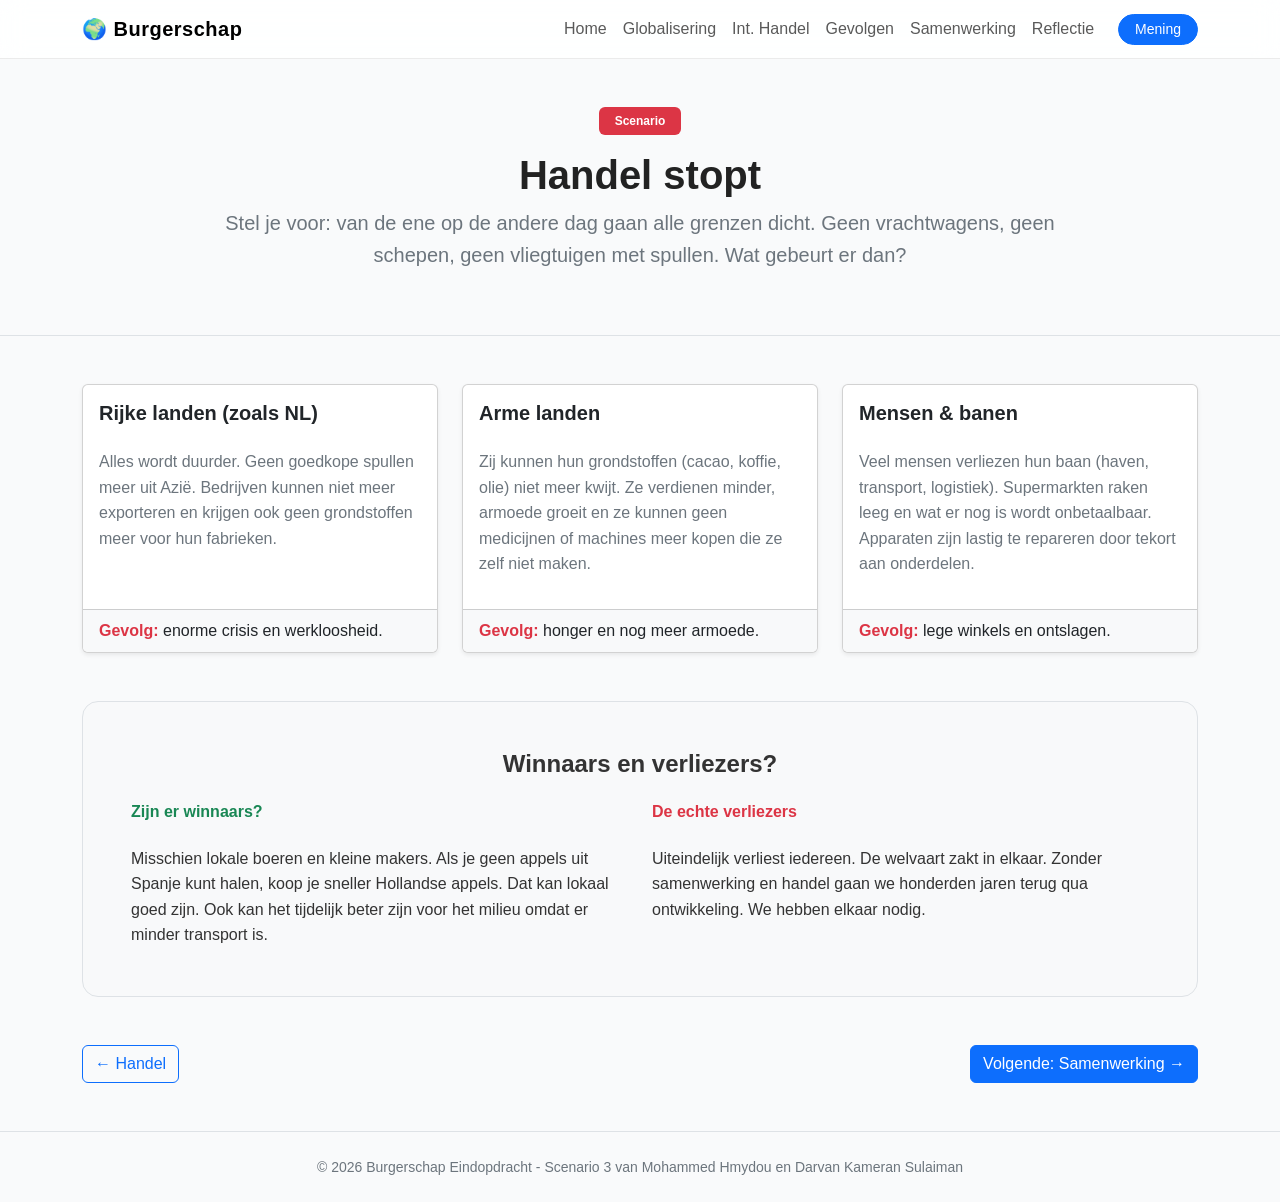
==== gevolgen.html @ af281bad "save" ====
<!doctype html>
<html lang="nl">

<head>
  <meta charset="utf-8" />
  <meta name="viewport" content="width=device-width, initial-scale=1" />
  <title>Gevolgen - Handel stopt - Burgerschap</title>
  <link href="https://cdn.jsdelivr.net/npm/bootstrap@5.3.3/dist/css/bootstrap.min.css" rel="stylesheet">
  <link rel="stylesheet" href="assets/css/styles.css" />
</head>

<body>
  <nav class="navbar navbar-expand-lg navbar-glass sticky-top">
    <div class="container">
      <a class="navbar-brand fw-bold" href="index.html">
        🌍 Burgerschap
      </a>

      <button class="navbar-toggler" type="button" data-bs-toggle="collapse" data-bs-target="#nav" aria-controls="nav"
        aria-expanded="false" aria-label="Toggle navigation">
        <span class="navbar-toggler-icon"></span>
      </button>

      <div class="collapse navbar-collapse" id="nav">
        <ul class="navbar-nav ms-auto align-items-lg-center">
          <li class="nav-item"><a class="nav-link" href="index.html">Home</a></li>
          <li class="nav-item"><a class="nav-link" href="globalisering.html">Globalisering</a></li>
          <li class="nav-item"><a class="nav-link" href="handel.html">Int. Handel</a></li>
          <li class="nav-item"><a class="nav-link" href="gevolgen.html">Gevolgen</a></li>
          <li class="nav-item"><a class="nav-link" href="samenwerking.html">Samenwerking</a></li>
          <li class="nav-item"><a class="nav-link" href="reflectie.html">Reflectie</a></li>
          <li class="nav-item ms-lg-3">
            <a class="btn btn-primary btn-sm px-3" href="mening.html">
              Mening
            </a>
          </li>
        </ul>
      </div>
    </div>
  </nav>

  <header class="py-5 border-bottom">
    <div class="container text-center">
      <span class="badge bg-danger mb-3 px-3 py-2">Scenario</span>
      <h1 class="display-6 fw-bold">Handel stopt</h1>
      <p class="lead text-secondary mx-auto" style="max-width: 900px">
        Stel je voor: van de ene op de andere dag gaan alle grenzen dicht. Geen vrachtwagens, geen schepen, geen
        vliegtuigen met spullen. Wat gebeurt er dan?
      </p>
    </div>
  </header>

  <main class="py-5">
    <div class="container">
      <div class="row g-4 mb-5">
        <div class="col-lg-4">
          <div class="card h-100 shadow-sm">
            <div class="card-body">
              <h3 class="h5 fw-bold">Rijke landen (zoals NL)</h3>
              <p class="text-secondary">
                Alles wordt duurder. Geen goedkope spullen meer uit Azië. Bedrijven kunnen niet meer exporteren en
                krijgen ook geen grondstoffen meer voor hun fabrieken.
              </p>
            </div>
            <div class="card-footer bg-body-tertiary">
              <strong class="text-danger">Gevolg:</strong> enorme crisis en werkloosheid.
            </div>
          </div>
        </div>

        <div class="col-lg-4">
          <div class="card h-100 shadow-sm">
            <div class="card-body">
              <h3 class="h5 fw-bold">Arme landen</h3>
              <p class="text-secondary">
                Zij kunnen hun grondstoffen (cacao, koffie, olie) niet meer kwijt. Ze verdienen minder, armoede groeit
                en ze kunnen geen medicijnen of machines meer kopen die ze zelf niet maken.
              </p>
            </div>
            <div class="card-footer bg-body-tertiary">
              <strong class="text-danger">Gevolg:</strong> honger en nog meer armoede.
            </div>
          </div>
        </div>

        <div class="col-lg-4">
          <div class="card h-100 shadow-sm">
            <div class="card-body">
              <h3 class="h5 fw-bold">Mensen &amp; banen</h3>
              <p class="text-secondary">
                Veel mensen verliezen hun baan (haven, transport, logistiek). Supermarkten raken leeg en wat er nog is
                wordt onbetaalbaar. Apparaten zijn lastig te repareren door tekort aan onderdelen.
              </p>
            </div>
            <div class="card-footer bg-body-tertiary">
              <strong class="text-danger">Gevolg:</strong> lege winkels en ontslagen.
            </div>
          </div>
        </div>
      </div>

      <section class="p-4 p-md-5 border rounded-4 bg-body-tertiary">
        <h2 class="h4 fw-bold text-center mb-4">Winnaars en verliezers?</h2>
        <div class="row g-4">
          <div class="col-md-6">
            <h3 class="h6 fw-bold text-success">Zijn er winnaars?</h3>
            <p class="mb-0">
              Misschien lokale boeren en kleine makers. Als je geen appels uit Spanje kunt halen, koop je sneller
              Hollandse appels. Dat kan lokaal goed zijn. Ook kan het tijdelijk beter zijn voor het milieu omdat er
              minder transport is.
            </p>
          </div>
          <div class="col-md-6">
            <h3 class="h6 fw-bold text-danger">De echte verliezers</h3>
            <p class="mb-0">
              Uiteindelijk verliest iedereen. De welvaart zakt in elkaar. Zonder samenwerking en handel gaan we
              honderden jaren terug qua ontwikkeling. We hebben elkaar nodig.
            </p>
          </div>
        </div>
      </section>

      <div class="d-flex justify-content-between mt-5">
        <a class="btn btn-outline-primary" href="handel.html">← Handel</a>
        <a class="btn btn-primary" href="samenwerking.html">Volgende: Samenwerking →</a>
      </div>
    </div>
  </main>

  <footer class="border-top py-4">
    <div class="container text-center text-secondary small">
      © <span id="year"></span> Burgerschap Eindopdracht - Scenario 3 van Mohammed Hmydou en Darvan Kameran Sulaiman
    </div>
  </footer>

  <script>
    document.getElementById('year').textContent = new Date().getFullYear();
  </script>
  <script src="https://cdn.jsdelivr.net/npm/bootstrap@5.3.3/dist/js/bootstrap.bundle.min.js"></script>
  <script src="assets/js/main.js"></script>
</body>

</html>
---- assets/css/styles.css ----
/* Extra styling on top of Bootstrap 5 */

.hero{
  background:
    radial-gradient(1200px circle at 20% 10%, rgba(13,110,253,0.10), transparent 55%),
    radial-gradient(1000px circle at 80% 30%, rgba(25,135,84,0.10), transparent 55%),
    linear-gradient(180deg, rgba(0,0,0,0.03), rgba(0,0,0,0));
}

.brand{ letter-spacing: 0.2px; }

/* ===== MODERNE NAVBAR ===== */
.navbar-glass {
  background: rgba(255, 255, 255, 0.85);
  backdrop-filter: blur(12px);
  border-bottom: 1px solid rgba(0, 0, 0, 0.08);
}

.navbar-brand {
  font-size: 1.25rem;
  letter-spacing: 0.5px;
}

.nav-link {
  font-weight: 500;
  padding: 0.5rem 0.9rem;
  position: relative;
  transition: color 0.25s ease;
}

.nav-link::after {
  content: "";
  position: absolute;
  left: 12%;
  bottom: 4px;
  width: 0;
  height: 2px;
  background: linear-gradient(90deg, #0d6efd, #6610f2);
  transition: width 0.3s ease;
}

.nav-link:hover::after {
  width: 76%;
}

.nav-link.active {
  color: #0d6efd !important;
}

.nav-link.active::after {
  width: 76%;
}

.navbar .btn-primary {
  border-radius: 20px;
  font-weight: 500;
}

/* ===== INTRO BLOK ===== */
.intro-blok {
  background: linear-gradient(
    135deg,
    rgba(13, 110, 253, 0.12),
    rgba(102, 16, 242, 0.12)
  );
}

/* ===== TOPIC CARDS ===== */
.topic-card {
  border: none;
  border-radius: 18px;
  box-shadow: 0 10px 25px rgba(0,0,0,0.08);
  transition: transform 0.25s ease, box-shadow 0.25s ease;
}

.topic-card:hover {
  transform: translateY(-8px);
  box-shadow: 0 18px 40px rgba(0,0,0,0.12);
}

.topic-card h3 {
  margin-bottom: 0.5rem;
}

.topic-card .badge {
  font-weight: 500;
  letter-spacing: 0.3px;
}

/* ===== ALGEMEEN ===== */
body {
  font-family: 'Segoe UI', Tahoma, Geneva, Verdana, sans-serif;
  background-color: #f9fafb;
  color: #333;
  line-height: 1.6;
}

/* ===== HANDEL HEADER ===== */
.handel-header {
  background: linear-gradient(
    135deg,
    rgba(220, 53, 69, 0.15),
    rgba(13, 110, 253, 0.15)
  );
  border-bottom-left-radius: 32px;
  border-bottom-right-radius: 32px;
  padding-top: 3rem;
  padding-bottom: 3rem;
  margin-bottom: 3rem;
  text-align: center;
}

.handel-header .badge {
  font-size: 1rem;
  padding: 0.6rem 1.2rem;
  font-weight: 600;
  border-radius: 50px;
}

/* ===== CONTAINER VOOR TEKSTBLOK ===== */
.content-box {
  background-color: #ffffff;
  border-radius: 24px;
  padding: 2.5rem;
  box-shadow: 0 8px 20px rgba(0, 0, 0, 0.07);
  transition: box-shadow 0.3s ease;
}

.content-box:hover {
  box-shadow: 0 12px 30px rgba(0, 0, 0, 0.12);
}

/* ===== IMPORT / EXPORT CARDS ===== */
.info-card {
  padding: 2rem;
  border-radius: 20px;
  background: rgba(255, 255, 255, 0.9);
  box-shadow: 0 10px 25px rgba(0, 0, 0, 0.08);
}

.info-card.import {
  border-left: 6px solid #0d6efd;
}

.info-card.export {
  border-left: 6px solid #ffc107;
}

.info-card ul li {
  margin-bottom: 0.6rem;
}

/* ===== IMAGE WRAPPER ===== */
.image-wrapper {
  border-radius: 24px;
  overflow: hidden;
  box-shadow: 0 8px 20px rgba(0, 0, 0, 0.07);
  transition: box-shadow 0.3s ease;
  height: 100%;
}

.image-wrapper:hover {
  box-shadow: 0 12px 30px rgba(0, 0, 0, 0.12);
}

/* Afbeelding volledig laten vullen met goede crop */
.object-fit-cover {
  object-fit: cover;
  height: 100%;
  width: 100%;
  display: block;
}

/* ===== TYPOGRAFIE ===== */
h1, h2, h3, h4, h5, h6 {
  color: #222222;
}

h3.fw-bold {
  margin-bottom: 1.5rem;
}

p {
  margin-bottom: 1rem;
}

p.fw-semibold {
  font-weight: 600;
}

/* Kleuren voor voordelen en nadelen */
.text-success {
  color: #198754 !important; /* Bootstrap groen */
  font-weight: 600;
}

.text-danger {
  color: #dc3545 !important; /* Bootstrap rood */
  font-weight: 600;
}

/* Zorgt voor wat extra ruimte tussen paragrafen binnen content-box */
.content-box p + p {
  margin-bottom: 1rem;
}

/* ===== BUTTONS ===== */
.btn-primary {
  background-color: #0d6efd;
  border-color: #0d6efd;
  transition: background-color 0.3s ease;
}

.btn-primary:hover,
.btn-primary:focus {
  background-color: #084abe;
  border-color: #084abe;
}

/* Reflectie cards */
.reflection-card {
  background: #eaf3ff;
  border-radius: 20px;
  padding: 28px;
  border: 1px solid #d6e6ff;
  box-shadow: 0 10px 25px rgba(0, 0, 0, 0.05);
  transition: transform 0.2s ease, box-shadow 0.2s ease;
}

.reflection-card:hover {
  transform: translateY(-4px);
  box-shadow: 0 15px 35px rgba(0, 0, 0, 0.08);
}

.reflection-name {
  font-size: 1.5rem;
  font-weight: 700;
  margin-bottom: 16px;
  color: #0d6efd; /* Bootstrap primary */
}

.reflection-card p {
  color: #495057;
  line-height: 1.7;
  margin-bottom: 14px;
}


/* ===== MEDIA QUERIES ===== */
@media (max-width: 768px) {
  .content-box {
    padding: 1.8rem 1.5rem;
  }
  .handel-header {
    padding-top: 2rem;
    padding-bottom: 2rem;
    margin-bottom: 2rem;
  }
}
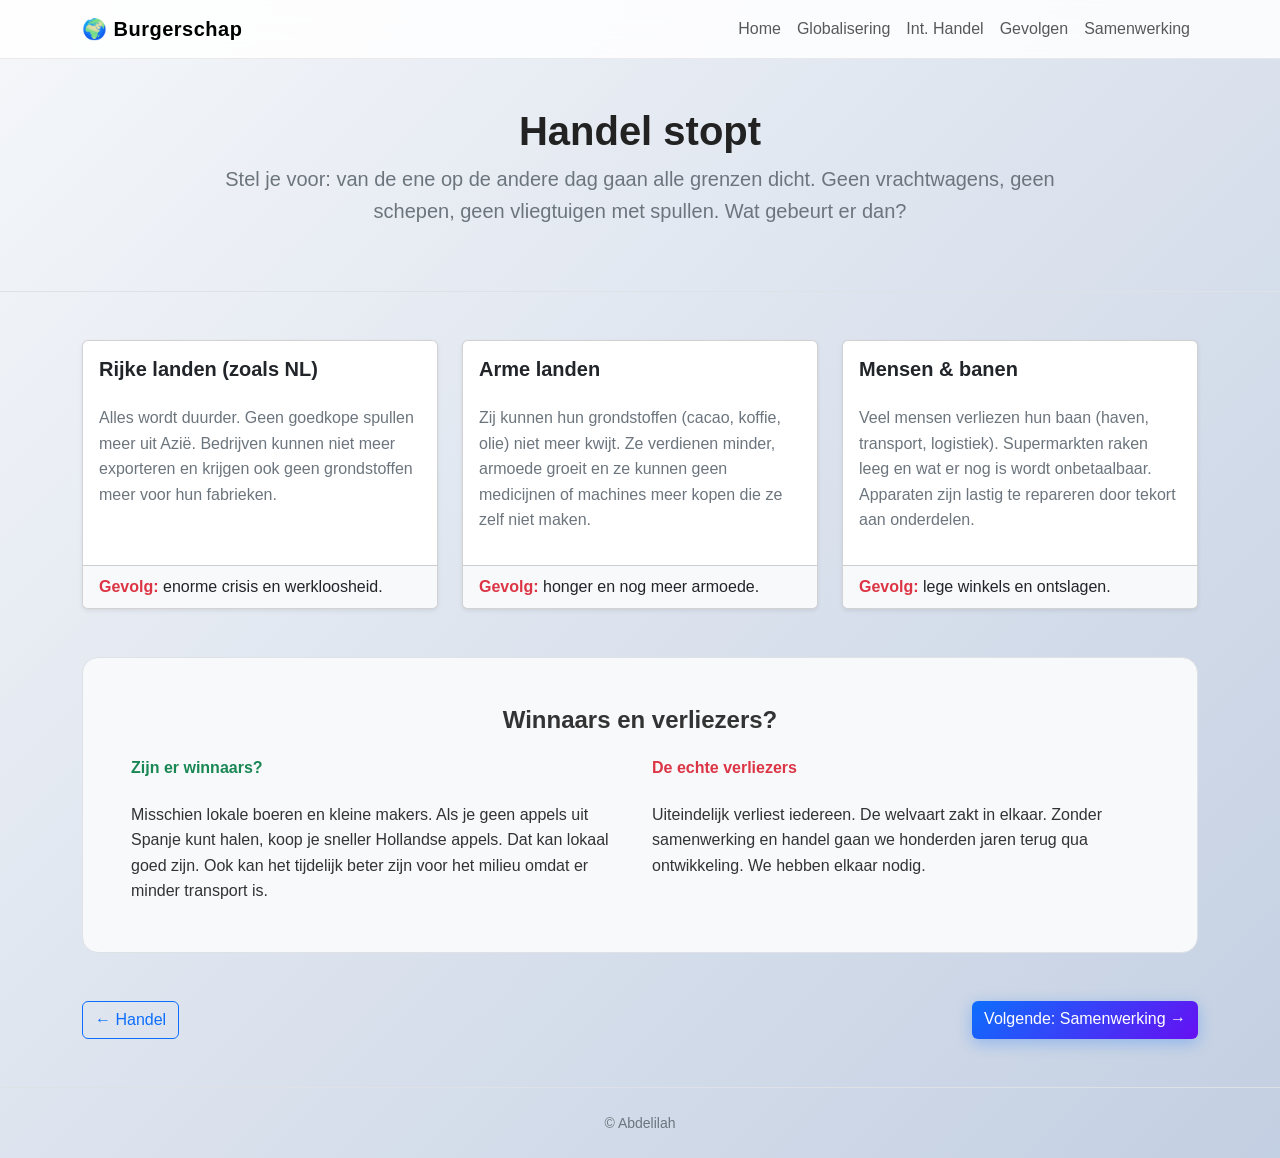
==== commit 3116959e: "save" ====
--- a/gevolgen.html
+++ b/gevolgen.html
@@ -28,12 +28,6 @@
           <li class="nav-item"><a class="nav-link" href="handel.html">Int. Handel</a></li>
           <li class="nav-item"><a class="nav-link" href="gevolgen.html">Gevolgen</a></li>
           <li class="nav-item"><a class="nav-link" href="samenwerking.html">Samenwerking</a></li>
-          <li class="nav-item"><a class="nav-link" href="reflectie.html">Reflectie</a></li>
-          <li class="nav-item ms-lg-3">
-            <a class="btn btn-primary btn-sm px-3" href="mening.html">
-              Mening
-            </a>
-          </li>
         </ul>
       </div>
     </div>
@@ -41,7 +35,6 @@
 
   <header class="py-5 border-bottom">
     <div class="container text-center">
-      <span class="badge bg-danger mb-3 px-3 py-2">Scenario</span>
       <h1 class="display-6 fw-bold">Handel stopt</h1>
       <p class="lead text-secondary mx-auto" style="max-width: 900px">
         Stel je voor: van de ene op de andere dag gaan alle grenzen dicht. Geen vrachtwagens, geen schepen, geen
@@ -129,7 +122,7 @@
 
   <footer class="border-top py-4">
     <div class="container text-center text-secondary small">
-      © <span id="year"></span> Burgerschap Eindopdracht - Scenario 3 van Mohammed Hmydou en Darvan Kameran Sulaiman
+      © </span> Abdelilah
     </div>
   </footer>
 
--- a/assets/css/styles.css
+++ b/assets/css/styles.css
@@ -90,9 +90,15 @@
 /* ===== ALGEMEEN ===== */
 body {
   font-family: 'Segoe UI', Tahoma, Geneva, Verdana, sans-serif;
-  background-color: #f9fafb;
+  background: linear-gradient(135deg, #f5f7fa 0%, #c3cfe2 100%);
   color: #333;
   line-height: 1.6;
+  animation: fadeIn 1s ease-in-out;
+}
+
+@keyframes fadeIn {
+  from { opacity: 0; }
+  to { opacity: 1; }
 }
 
 /* ===== HANDEL HEADER ===== */
@@ -206,15 +212,28 @@
 
 /* ===== BUTTONS ===== */
 .btn-primary {
-  background-color: #0d6efd;
-  border-color: #0d6efd;
-  transition: background-color 0.3s ease;
+  background: linear-gradient(135deg, #0d6efd 0%, #6610f2 100%);
+  border: none;
+  transition: all 0.3s ease;
+  box-shadow: 0 4px 15px rgba(13, 110, 253, 0.3);
 }
 
 .btn-primary:hover,
 .btn-primary:focus {
-  background-color: #084abe;
-  border-color: #084abe;
+  background: linear-gradient(135deg, #084abe 0%, #520dc2 100%);
+  transform: translateY(-2px);
+  box-shadow: 0 6px 20px rgba(13, 110, 253, 0.4);
+}
+
+.btn-outline-secondary {
+  border: 2px solid #6c757d;
+  transition: all 0.3s ease;
+}
+
+.btn-outline-secondary:hover {
+  background: linear-gradient(135deg, #6c757d 0%, #495057 100%);
+  border-color: #495057;
+  transform: translateY(-2px);
 }
 
 /* Reflectie cards */
